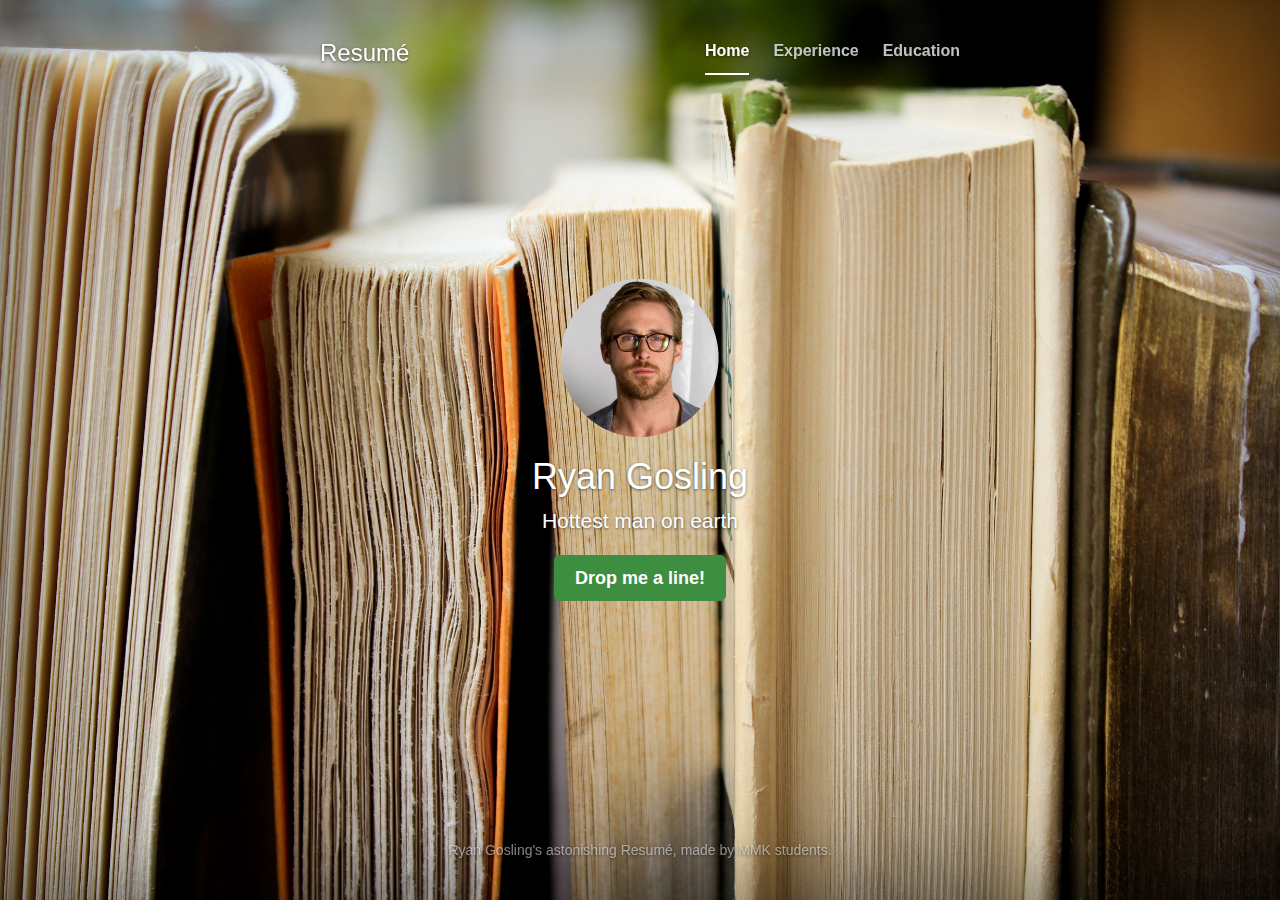
==== index.html @ da830930 "index.html" ====
<!DOCTYPE html>
<!-- saved from url=(0039)http://getbootstrap.com/examples/cover/ -->
<html lang="en" class="gr__getbootstrap_com"><head><meta http-equiv="Content-Type" content="text/html; charset=UTF-8">

    <meta http-equiv="X-UA-Compatible" content="IE=edge">
    <meta name="viewport" content="width=device-width, initial-scale=1">
    <!-- The above 3 meta tags *must* come first in the head; any other head content must come *after* these tags -->
    <meta name="description" content="">
    <meta name="author" content="">
    <link rel="icon" href="http://getbootstrap.com/favicon.ico">

    <title>My amazing resume</title>

    <!-- Bootstrap core CSS -->
    <link href="./coverpage_files/bootstrap.min.css" rel="stylesheet">

    <!-- IE10 viewport hack for Surface/desktop Windows 8 bug -->
    <link href="./coverpage_files/ie10-viewport-bug-workaround.css" rel="stylesheet">

    <!-- Custom styles for this template -->
    <link href="./coverpage_files/cover.css" rel="stylesheet">

    <!-- Just for debugging purposes. Don't actually copy these 2 lines! -->
    <!--[if lt IE 9]><script src="../../assets/js/ie8-responsive-file-warning.js"></script><![endif]-->
    <script src="./coverpage_files/ie-emulation-modes-warning.js.download"></script>

    <!-- HTML5 shim and Respond.js for IE8 support of HTML5 elements and media queries -->
    <!--[if lt IE 9]>
      <script src="https://oss.maxcdn.com/html5shiv/3.7.3/html5shiv.min.js"></script>
      <script src="https://oss.maxcdn.com/respond/1.4.2/respond.min.js"></script>
    <![endif]-->
  </head>

  <body data-gr-c-s-loaded="true">

    <div class="site-wrapper">

      <div class="site-wrapper-inner">

        <div class="cover-container">

          <div class="masthead clearfix">
            <div class="inner">
              <h3 class="masthead-brand">Resumé</h3>
              <nav>
                <ul class="nav masthead-nav">
                  <li class="active"><a href="http://getbootstrap.com/examples/cover/#">Home</a></li>
                  <li><a href="http://getbootstrap.com/examples/cover/#">Experience</a></li>
                  <li><a href="http://getbootstrap.com/examples/cover/#">Education</a></li>
                </ul>
              </nav>
            </div>
          </div>

          <div class="inner cover">
            <img src="ryan_gosling.png" id="profile" class="img-rounded">
            <h1 class="cover-heading">Ryan Gosling</h1>
            <p class="lead">Hottest man on earth</p>
            <p class="lead">
              <a href="https://twitter.com/ryangosling" class="btn btn-lg btn-default">Drop me a line!</a>
            </p>
          </div>

          <style>
          body {
          background-image: url(syd-wachs-120737.jpg);
          background-size: cover;
          background-repeat: no-repeat;
          background-attachment: scroll;
          }
          .profile {
          box-shadow: 5px 5px 5px #000000;
          }

          </style>

          <div class="mastfoot">
            <div class="inner">
              <p>Ryan Gosling's astonishing Resumé</a>, made by MMK students</a>.</p>
            </div>
          </div>

        </div>

      </div>

    </div>

    <!-- Bootstrap core JavaScript
    ================================================== -->
    <!-- Placed at the end of the document so the pages load faster -->
    <script src="./coverpage_files/jquery.min.js.download"></script>
    <script>window.jQuery || document.write('<script src="../../assets/js/vendor/jquery.min.js"><\/script>')</script>
    <script src="./coverpage_files/bootstrap.min.js.download"></script>
    <!-- IE10 viewport hack for Surface/desktop Windows 8 bug -->
    <script src="./coverpage_files/ie10-viewport-bug-workaround.js.download"></script>


<div id="sconnect-is-installed" style="display: none;"></div></body></html>
---- coverpage_files/ie10-viewport-bug-workaround.css ----
/*!
 * IE10 viewport hack for Surface/desktop Windows 8 bug
 * Copyright 2014-2015 Twitter, Inc.
 * Licensed under MIT (https://github.com/twbs/bootstrap/blob/master/LICENSE)
 */

/*
 * See the Getting Started docs for more information:
 * http://getbootstrap.com/getting-started/#support-ie10-width
 */
@-ms-viewport     { width: device-width; }
@-o-viewport      { width: device-width; }
@viewport         { width: device-width; }
---- coverpage_files/cover.css ----
/*
 * Globals
 */

/* Links */
a,
a:focus,
a:hover {
  color: #fff;
}

/* Custom default button */
.btn-default,
.btn-default:hover,
.btn-default:focus {
  color: #ffffff;
  text-shadow: none; /* Prevent inheritance from `body` */
  background-color: #3e8e41;
  border: 1px solid #3e8e41;
}
/*
 * Base structure
 */

html,
body {
  height: 100%;
  background-color: #333;
}
body {
  color: #fff;
  text-align: center;
  text-shadow: 0 1px 3px rgba(0,0,0,.5);
}

/* Extra markup and styles for table-esque vertical and horizontal centering */
.site-wrapper {
  display: table;
  width: 100%;
  height: 100%; /* For at least Firefox */
  min-height: 100%;
  -webkit-box-shadow: inset 0 0 100px rgba(0,0,0,.5);
          box-shadow: inset 0 0 100px rgba(0,0,0,.5);
}
.site-wrapper-inner {
  display: table-cell;
  vertical-align: top;
}
.cover-container {
  margin-right: auto;
  margin-left: auto;
}

/* Padding for spacing */
.inner {
  padding: 30px;
}


/*
 * Header
 */
.masthead-brand {
  margin-top: 10px;
  margin-bottom: 10px;
}

.masthead-nav > li {
  display: inline-block;
}
.masthead-nav > li + li {
  margin-left: 20px;
}
.masthead-nav > li > a {
  padding-right: 0;
  padding-left: 0;
  font-size: 16px;
  font-weight: bold;
  color: #fff; /* IE8 proofing */
  color: rgba(255,255,255,.75);
  border-bottom: 2px solid transparent;
}
.masthead-nav > li > a:hover,
.masthead-nav > li > a:focus {
  background-color: transparent;
  border-bottom-color: #a9a9a9;
  border-bottom-color: rgba(255,255,255,.25);
}
.masthead-nav > .active > a,
.masthead-nav > .active > a:hover,
.masthead-nav > .active > a:focus {
  color: #fff;
  border-bottom-color: #fff;
}

@media (min-width: 768px) {
  .masthead-brand {
    float: left;
  }
  .masthead-nav {
    float: right;
  }
}


/*
 * Cover
 */

.cover {
  padding: 0 20px;
}
.cover .btn-lg {
  padding: 10px 20px;
  font-weight: bold;
}


/*
 * Footer
 */

.mastfoot {
  color: #999; /* IE8 proofing */
  color: rgba(255,255,255,.5);
}


/*
 * Affix and center
 */

@media (min-width: 768px) {
  /* Pull out the header and footer */
  .masthead {
    position: fixed;
    top: 0;
  }
  .mastfoot {
    position: fixed;
    bottom: 0;
  }
  /* Start the vertical centering */
  .site-wrapper-inner {
    vertical-align: middle;
  }
  /* Handle the widths */
  .masthead,
  .mastfoot,
  .cover-container {
    width: 100%; /* Must be percentage or pixels for horizontal alignment */
  }
}

@media (min-width: 992px) {
  .masthead,
  .mastfoot,
  .cover-container {
    width: 700px;
  }
}
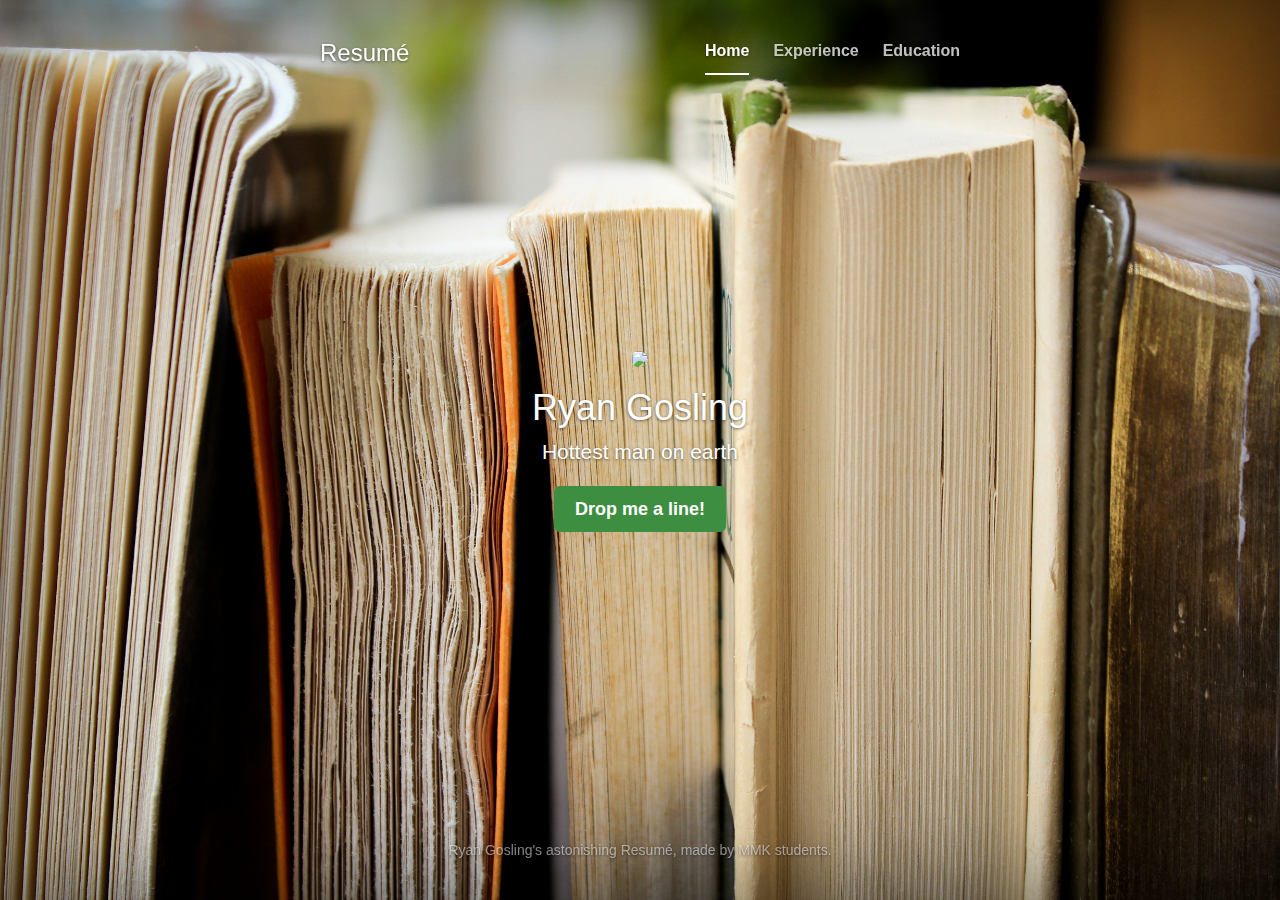
==== commit e76b4329: "last amazing change" ====
--- a/index.html
+++ b/index.html
@@ -44,16 +44,16 @@
               <h3 class="masthead-brand">Resumé</h3>
               <nav>
                 <ul class="nav masthead-nav">
-                  <li class="active"><a href="http://getbootstrap.com/examples/cover/#">Home</a></li>
-                  <li><a href="http://getbootstrap.com/examples/cover/#">Experience</a></li>
-                  <li><a href="http://getbootstrap.com/examples/cover/#">Education</a></li>
+                  <li class="active"><a href="https://mafounet.github.io/cfg-website/">Home</a></li>
+                  <li><a href="Experience.html">Experience</a></li>
+                  <li><a href="Education1.html">Education</a></li>
                 </ul>
               </nav>
             </div>
           </div>
 
           <div class="inner cover">
-            <img src="ryan_gosling.png" id="profile" class="img-rounded">
+            <img src="https://media.giphy.com/media/zLXBAnyOqmTHa/giphy.gif" id="profile" class="img-rounded">
             <h1 class="cover-heading">Ryan Gosling</h1>
             <p class="lead">Hottest man on earth</p>
             <p class="lead">
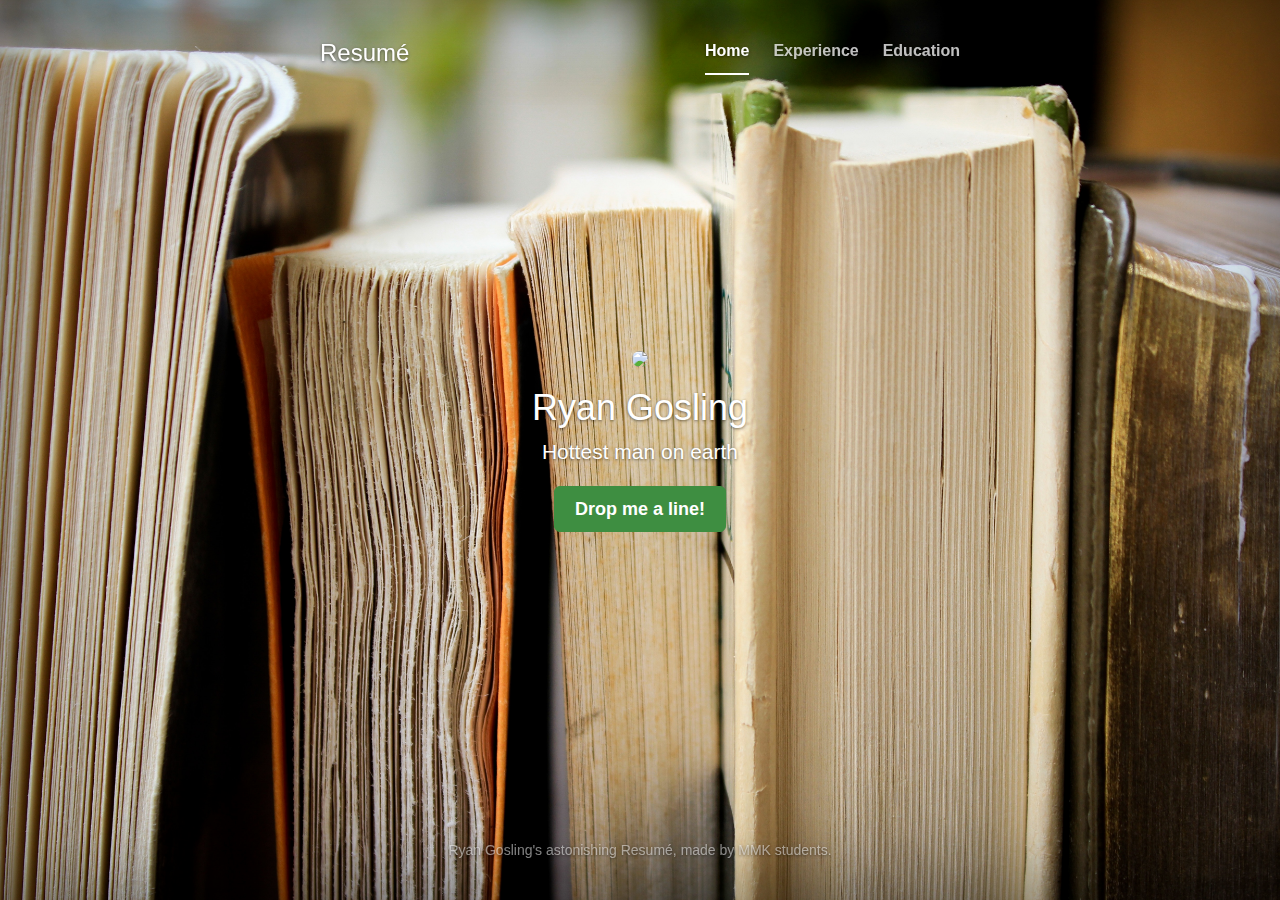
==== commit 70730856: "last change" ====
--- a/index.html
+++ b/index.html
@@ -71,6 +71,12 @@
           .profile {
           box-shadow: 5px 5px 5px #000000;
           }
+          .img-rounded {
+    	 border-top-left-radius: 50% 50%;
+  border-top-right-radius: 50% 50%;
+  border-bottom-right-radius: 50% 50%;
+  border-bottom-left-radius: 50% 50%;
+          }
 
           </style>
 
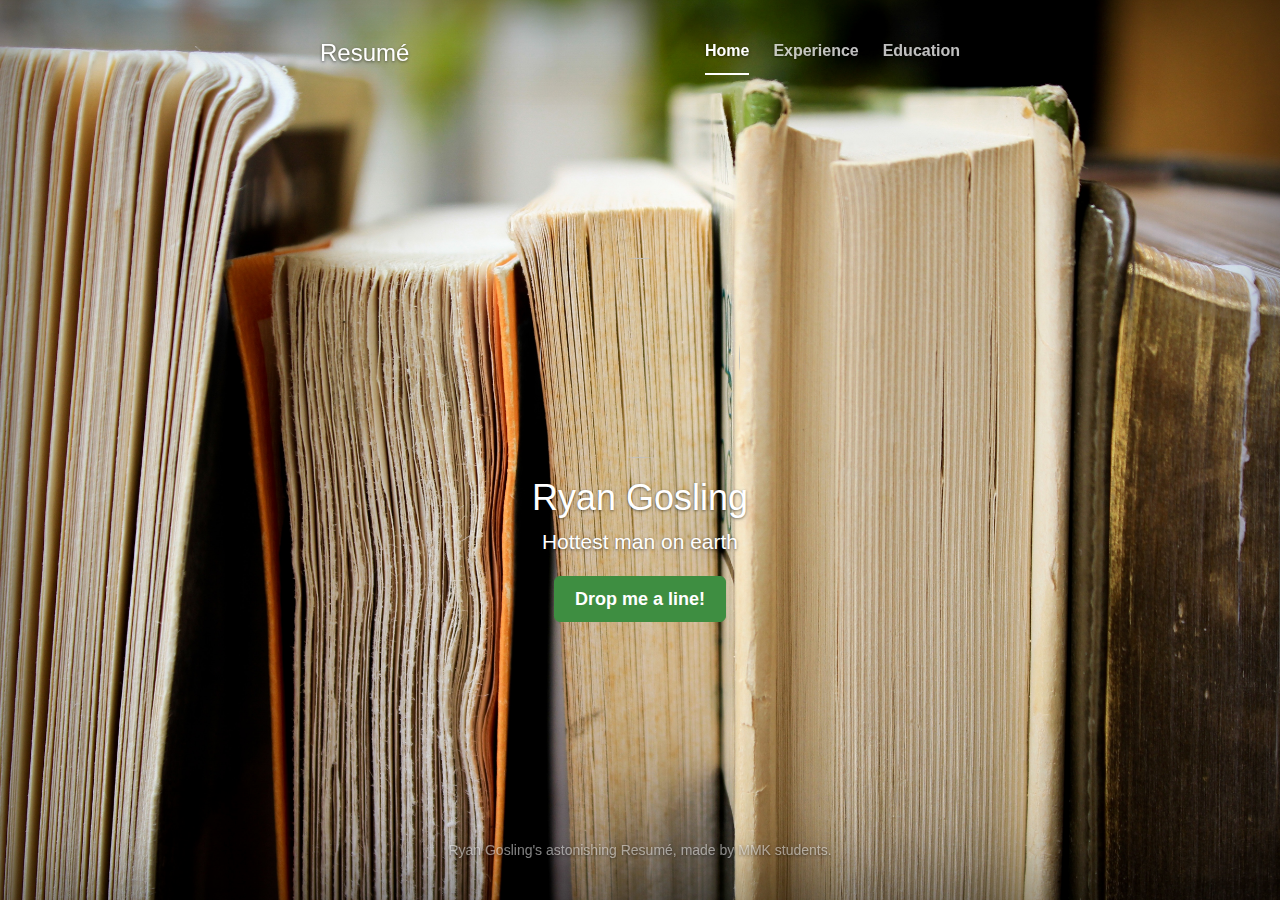
==== commit bc55a4a1: "lol" ====
--- a/index.html
+++ b/index.html
@@ -72,11 +72,19 @@
           box-shadow: 5px 5px 5px #000000;
           }
           .img-rounded {
-    	 border-top-left-radius: 50% 50%;
-  border-top-right-radius: 50% 50%;
-  border-bottom-right-radius: 50% 50%;
-  border-bottom-left-radius: 50% 50%;
+display: inline-block;
+  position: relative;
+  width: 200px;
+  height: 200px;
+  overflow: hidden;
+  border-radius: 50%;
           }
+          .img-rounded img {
+  width: auto;
+  height: 100%;
+  margin-left: -50px;
+}
+
 
           </style>
 
